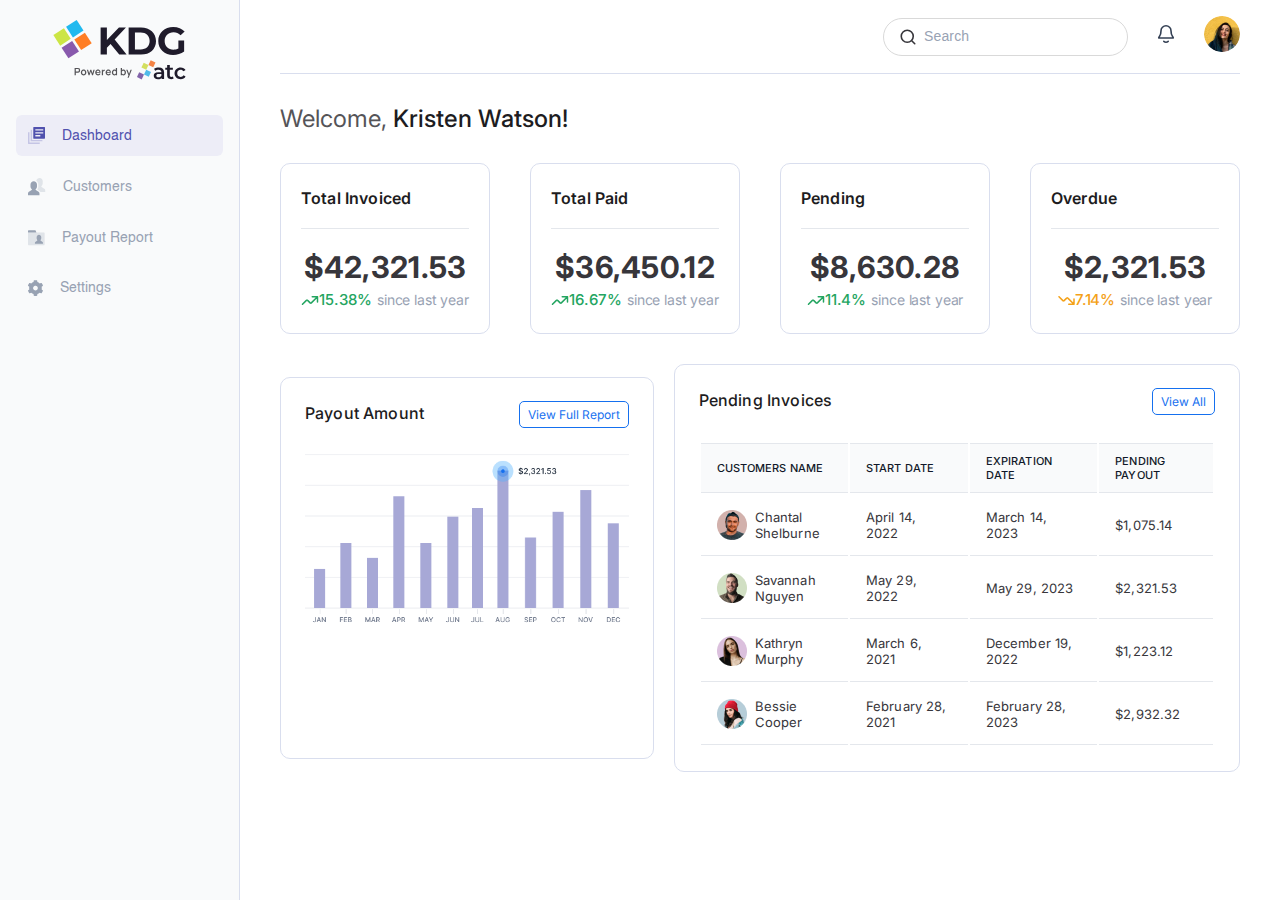
==== dashboard.html @ 68c4de65 "Dashboard Pages done" ====
<!DOCTYPE html>
<html lang="en">
  <head>
    <meta charset="UTF-8" />
    <meta name="viewport" content="width=device-width, initial-scale=1.0" />
    <title>KDG - Client Portal - Dashboard</title>

    <!-- Custom CSS -->
    <link rel="stylesheet" href="assets/css/style.css" />

    <!-- Responsive CSS -->
    <link rel="stylesheet" href="assets/css/responsive.css" />
  </head>
  <body>
    <!-- Dashboard Section HTML Start -->

    <section id="Dashboard">
      <div class="dashboard-wrapper">
        <div class="dashboard-container">
          <div id="Sidebar">
            <div class="sidebar">
              <div class="sidebar-logo">
                <a href="#"><img src="assets/images/logo.svg" alt="logo" /></a>
              </div>
              <div class="sidebar-menu">
                <ul>
                  <li class="active">
                    <img
                      src="assets/images/dashboard-icon-active.svg"
                      alt="dashboard-icon-active"
                    />
                    <a href="dashboard.html">Dashboard</a>
                  </li>
                  <li>
                    <img
                      src="assets/images/customer-icon.svg"
                      alt="customer-icon"
                    />
                    <a href="customers.html">Customers</a>
                  </li>
                  <li>
                    <img
                      src="assets/images/payout-report-icon.svg"
                      alt="payout-report-icon"
                    /><a href="payout-report.html">Payout Report</a>
                  </li>
                  <li>
                    <img
                      src="assets/images/settings-icon.svg"
                      alt="settings-icon"
                    /><a href="settings.html">Settings</a>
                  </li>
                </ul>
              </div>
            </div>
          </div>
          <div id="Dashboard-main">
            <div id="Dashboard-header">
              <div class="dashboard-header-wrapper">
                <div class="dashboard-page-title"></div>
                <div class="dashboard-header-left">
                  <div id="bars">
                    <img src="assets/images/bars-icon.svg" alt="bars-icon" />
                  </div>
                  <div class="dashboard-header-logo">
                    <img src="assets/images/logo.svg" alt="logo" />
                  </div>
                </div>
                <div class="dashboard-header-menu">
                  <div class="dashboard-header-search">
                    <img
                      src="assets/images/search-icon.svg"
                      alt="search-icon"
                    />
                    <input type="text" placeholder="Search" />
                  </div>
                  <div class="dashboard-header-notification">
                    <a href="#"
                      ><img src="assets/images/bell-icon.svg" alt="bell-icon"
                    /></a>
                  </div>
                  <div id="dh_profile" class="dashboard-header-profile">
                    <img
                      src="assets/images/user-profile.png"
                      alt="user-profile"
                    />
                    <div id="menu_profile" class="menu-profile">
                      <ul>
                        <li>
                          <img
                            src="assets/images/edit-icon.svg"
                            alt="edit-icon"
                          /><a href="#">Edit Contact Information</a>
                        </li>
                        <li>
                          <img
                            src="assets/images/logout-icon.svg"
                            alt="logout-icon"
                          /><a href="#">Log out</a>
                        </li>
                      </ul>
                    </div>
                  </div>
                </div>
              </div>
            </div>

            <!-- Dashboard Section HTML Start -->

            <section id="Dashboard-content">
              <div class="dashboard-conent">
                <div class="dashboard-title">
                  <h4>Welcome, <span>Kristen Watson!</span></h4>
                </div>
                <div class="payment-container">
                  <div class="payment-card">
                    <div class="payment-title">
                      <h6>Total Invoiced</h6>
                    </div>
                    <div class="payment-amount">
                      <h3>$42,321.53</h3>
                      <p>
                        <span class="increase"
                          ><img
                            src="assets/images/increase-icon.svg"
                            alt="increase-icon"
                          />15.38%</span
                        >since last year
                      </p>
                    </div>
                  </div>
                  <div class="payment-card">
                    <div class="payment-title">
                      <h6>Total Paid</h6>
                    </div>
                    <div class="payment-amount">
                      <h3>$36,450.12</h3>
                      <p>
                        <span class="increase"
                          ><img
                            src="assets/images/increase-icon.svg"
                            alt="increase-icon"
                          />16.67%</span
                        >since last year
                      </p>
                    </div>
                  </div>
                  <div class="payment-card">
                    <div class="payment-title">
                      <h6>Pending</h6>
                    </div>
                    <div class="payment-amount">
                      <h3>$8,630.28</h3>
                      <p>
                        <span class="increase"
                          ><img
                            src="assets/images/increase-icon.svg"
                            alt="increase-icon"
                          />11.4%</span
                        >since last year
                      </p>
                    </div>
                  </div>
                  <div class="payment-card">
                    <div class="payment-title">
                      <h6>Overdue</h6>
                    </div>
                    <div class="payment-amount">
                      <h3>$2,321.53</h3>
                      <p>
                        <span class="decrease"
                          ><img
                            src="assets/images/decrease-icon.svg"
                            alt="decrease-icon"
                          />7.14%</span
                        >since last year
                      </p>
                    </div>
                  </div>
                </div>
                <div class="payout-invoice-container">
                  <div class="payout-amount">
                    <div class="payout-amount-top">
                      <h6>Payout Amount</h6>
                      <div class="view-report-btn">
                        <a href="#">View Full Report</a>
                      </div>
                    </div>
                    <div class="payout-amount-chart">
                      <img src="assets/images/chart-img.png" alt="chart-img" />
                    </div>
                  </div>
                  <div class="pending-invoice">
                    <div class="pending-invoice-top">
                      <h6>Pending Invoices</h6>
                      <div class="view-all-btn">
                        <a href="#">View All</a>
                      </div>
                    </div>
                    <div
                      class="pending-invoice-table pending-invoice-table-mobile"
                    >
                      <div class="pending-invoice-card">
                        <div class="pending-invoice-user">
                          <img
                            src="assets/images/customer-avatar1.png"
                            alt="customer-avatar1"
                          />
                          <span>Chantal Shelburne</span>
                        </div>
                        <div class="pending-invoice-info">
                          <div class="pending-invoice-item">
                            <span>Start Date</span>
                            <h6>April 14, 2022</h6>
                          </div>
                          <div class="pending-invoice-item">
                            <span>End Date</span>
                            <h6>March 14, 2023</h6>
                          </div>
                          <div class="pending-invoice-item">
                            <span>Pending Payout</span>
                            <h6>$1,075.14</h6>
                          </div>
                        </div>
                      </div>
                      <div class="pending-invoice-card">
                        <div class="pending-invoice-user">
                          <img
                            src="assets/images/customer-avatar2.png"
                            alt="customer-avatar2"
                          />
                          <span>Chantal Shelburne</span>
                        </div>
                        <div class="pending-invoice-info">
                          <div class="pending-invoice-item">
                            <span>Start Date</span>
                            <h6>April 14, 2022</h6>
                          </div>
                          <div class="pending-invoice-item">
                            <span>End Date</span>
                            <h6>March 14, 2023</h6>
                          </div>
                          <div class="pending-invoice-item">
                            <span>Pending Payout</span>
                            <h6>$1,075.14</h6>
                          </div>
                        </div>
                      </div>
                      <div class="pending-invoice-card">
                        <div class="pending-invoice-user">
                          <img
                            src="assets/images/customer-avatar3.png"
                            alt="customer-avatar3"
                          />
                          <span>Chantal Shelburne</span>
                        </div>
                        <div class="pending-invoice-info">
                          <div class="pending-invoice-item">
                            <span>Start Date</span>
                            <h6>April 14, 2022</h6>
                          </div>
                          <div class="pending-invoice-item">
                            <span>End Date</span>
                            <h6>March 14, 2023</h6>
                          </div>
                          <div class="pending-invoice-item">
                            <span>Pending Payout</span>
                            <h6>$1,075.14</h6>
                          </div>
                        </div>
                      </div>
                      <div class="pending-invoice-card">
                        <div class="pending-invoice-user">
                          <img
                            src="assets/images/customer-avatar4.png"
                            alt="customer-avatar4"
                          />
                          <span>Chantal Shelburne</span>
                        </div>
                        <div class="pending-invoice-info">
                          <div class="pending-invoice-item">
                            <span>Start Date</span>
                            <h6>April 14, 2022</h6>
                          </div>
                          <div class="pending-invoice-item">
                            <span>End Date</span>
                            <h6>March 14, 2023</h6>
                          </div>
                          <div class="pending-invoice-item">
                            <span>Pending Payout</span>
                            <h6>$1,075.14</h6>
                          </div>
                        </div>
                      </div>
                    </div>
                    <div class="pending-invoice-table">
                      <table>
                        <thead>
                          <tr>
                            <th>Customers Name</th>
                            <th>Start Date</th>
                            <th>Expiration Date</th>
                            <th>Pending Payout</th>
                          </tr>
                        </thead>
                        <tbody>
                          <tr>
                            <td class="flex">
                              <img
                                src="assets/images/customer-avatar1.png"
                                alt="customer-avatar1"
                              />
                              <span>Chantal Shelburne</span>
                            </td>
                            <td>April 14, 2022</td>
                            <td>March 14, 2023</td>
                            <td>$1,075.14</td>
                          </tr>
                          <tr>
                            <td class="flex">
                              <img
                                src="assets/images/customer-avatar2.png"
                                alt="customer-avatar2"
                              />
                              <span>Savannah Nguyen</span>
                            </td>
                            <td>May 29, 2022</td>
                            <td>May 29, 2023</td>
                            <td>$2,321.53</td>
                          </tr>
                          <tr>
                            <td class="flex">
                              <img
                                src="assets/images/customer-avatar3.png"
                                alt="customer-avatar3"
                              />
                              <span>Kathryn Murphy</span>
                            </td>
                            <td>March 6, 2021</td>
                            <td>December 19, 2022</td>
                            <td>$1,223.12</td>
                          </tr>
                          <tr>
                            <td class="flex">
                              <img
                                src="assets/images/customer-avatar4.png"
                                alt="customer-avatar4"
                              />
                              <span>Bessie Cooper</span>
                            </td>
                            <td>February 28, 2021</td>
                            <td>February 28, 2023</td>
                            <td>$2,932.32</td>
                          </tr>
                        </tbody>
                      </table>
                    </div>
                  </div>
                </div>
              </div>
            </section>

            <!-- Dashboard Section HTML End -->
          </div>
        </div>
      </div>
    </section>

    <!-- Dashboard Section HTML End -->

    <!-- Custom JavaScript -->
    <script src="assets/js/script.js"></script>

    <script>
      // JavaScript for Header

      const bars = document.getElementById("bars");
      const sidebar = document.getElementById("Sidebar");

      bars.addEventListener("click", () => {
        sidebar.classList.toggle("active");
      });

      // Menu Profile JavaScript

      const dh_profile = document.getElementById("dh_profile");
      const menu_profile = document.getElementById("menu_profile");

      dh_profile.addEventListener("click", () => {
        menu_profile.classList.toggle("active");
      });
    </script>
  </body>
</html>
---- assets/css/style.css ----
/* Base Style CSS Start */

/* Font */
@import url("https://fonts.googleapis.com/css2?family=Inter:wght@300;400;500;600;700;800;900&family=Manrope:wght@300;400;500;600;700;800&display=swap");

@font-face {
  font-family: Helvetica;
  src: url(../font/Helvetica.ttf);
  font-weight: 400;
}

@font-face {
  font-family: Helvetica;
  src: url(../font/Helvetica-Bold.ttf);
  font-weight: 700;
}

/* Colors */

:root {
  --primary-0005: #f2f2f2;
  --primary-blue-20: #d9deee;
  --blue-600: #1570ef;
  --green-primary-400: #24a561;
  --secondary-periwinkle-10: #ededf7;
  --secondary-periwinkle-60: #5051ae;
  --basics-white: #ffffff;
  --neutral-50: #f9fafb;
  --neutral-300: #d0d5dd;
  --neutral-400: #98a2b3;
  --neutral-500: #8c8c8e;
  --neutral-700: #555458;
  --neutral-800: #37363b;
  --neutral-900: #1d1c21;
  --gray-200: #e4e7ec;
  --Select-Employee: #f2f4f7;
}

* {
  margin: 0;
  padding: 0;
  box-sizing: border-box;
}

body {
  /* font-family: "Inter", sans-serif; */
  font-family: "Manrope", sans-serif;
  scroll-behavior: smooth;
}

ol,
ul {
  margin: 0;
  padding: 0;
}

li {
  list-style: none;
}

a {
  text-decoration: none;
  cursor: pointer;
}

img {
  max-width: 100%;
}

/* Base Style CSS End */

/* ==============***==============
Email Invitation Page CSS
==============***============== */

.email-invitation-body {
  background: var(--primary-0005);
}

/* Email Invitation Section CSS Start */

.email-invitaion-container {
  max-width: 580px;
  width: 100%;
  margin: auto;
  padding: 32px 30px 17px;
  margin-top: 16px;
  background: var(--basics-white, #fff);
}

.email-invitation-logo {
  text-align: center;
  padding-bottom: 32px;
}

.email-invitaion-content h6,
.email-invitaion-content p,
.email-invitaion-content span.regards {
  font-size: 13px;
  font-weight: 400;
  letter-spacing: 0.13px;
  color: var(--neutral-800, #37363b);
  margin-bottom: 15px;
}

.email-invitaion-content h6 span {
  font-weight: 600;
}

.email-invitaion-content p a {
  color: var(--secondary-periwinkle-60, #5051ae);
}

span.regards {
  display: block;
  padding: 20px 0;
}

.email-invitaion-content > a {
  display: block;
  font-size: 13px;
  letter-spacing: 0.13px;
  color: var(--secondary-periwinkle-60, #5051ae);
  padding: 15px 0 30px;
}

/* Email Invitation Section CSS End */

/* ==============***==============
Login Page CSS
==============***============== */

/* Login Section CSS Start */

.login-wrapper {
  background: url(../images/login-bg.png);
  background-size: cover;
  background-repeat: no-repeat;
  background-position: center;
  padding: 60px 0 280px;
}

.login-container {
  max-width: 520px;
  margin: auto;
  padding: 32px 24px;
  background: var(--basics-white, #fff);
  box-shadow: 0px 4px 6px -2px rgba(16, 24, 40, 0.05),
    0px 12px 16px -4px rgba(16, 24, 40, 0.1),
    0px 1px 0px 0px rgba(255, 255, 255, 0.6) inset;
  border-radius: 12px;
}

.login-content .logo {
  text-align: center;
}

.login-buttons {
  padding-top: 32px;
}

.login-buttons a {
  display: flex;
  align-items: center;
  font-size: 14px;
  font-style: normal;
  font-weight: 500;
  line-height: normal;
  letter-spacing: 0.14px;
  color: var(--neutral-800, #37363b);
  background: #fff;
  padding: 12px 80px;
  margin-bottom: 12px;
  border: 1px solid var(--neutral-200, #dcdcdb);
  border-radius: 200px;
}

.login-buttons a img {
  padding-right: 10px;
}

.login-buttons a:last-child {
  margin-bottom: 0;
}

.or {
  position: relative;
  text-align: center;
  padding: 26px 0 20px;
}

.or::before,
.or::after {
  position: absolute;
  content: "";
  top: 54%;
  transform: translateY(-54%);
  width: 45%;
  height: 1px;
  background: #dcdcdb;
}

.or::before {
  left: 0;
}

.or::after {
  right: 0;
}

.or span {
  font-size: 16px;
  font-weight: 500;
  letter-spacing: 0.16px;
  color: var(--neutral-700, #555458);
}

.sign-in span {
  display: block;
  font-size: 16px;
  font-weight: 600;
  line-height: 160%;
  letter-spacing: 0.16px;
  text-align: center;
  color: var(--neutral-900, #1d1c21);
  padding-bottom: 16px;
}

.form-input-field {
  width: 100%;
}

.form-input-field label {
  display: block;
  font-size: 14px;
  line-height: 150%;
  letter-spacing: 0.14px;
  color: var(--neutral-900, #1d1c21);
  margin-bottom: 5px;
}

.form-input-field input {
  width: 100%;
  font-family: Manrope;
  font-size: 15px;
  letter-spacing: 0.15px;
  color: var(--neutral-800, #1d2939);
  background: var(--basics-white, #fff);
  padding: 12px 18px;
  margin-bottom: 16px;
  border: 1px solid #d9d9d9;
  border-radius: 200px;
}

.form-input-field input:focus {
  outline: 0;
}

.password {
  position: relative;
}

.eye {
  position: absolute;
  top: 20%;
  right: 15px;
  cursor: pointer;
}

#eye_open {
  display: none;
}

.remember-forgot {
  display: flex;
  justify-content: space-between;
  align-items: center;
}

.remember {
  display: flex;
  font-size: 13px;
  letter-spacing: 0.13px;
  color: var(--neutral-700, #555458);
}

.remember label {
  padding-left: 10px;
}

.forgot a {
  font-size: 13px;
  letter-spacing: 0.13px;
  color: var(--secondary-periwinkle-60, #5051ae);
}

.form-submit-btn {
  margin-top: 32px;
}

.form-submit-btn button {
  width: 100%;
  display: flex;
  justify-content: center;
  align-items: center;
  font-size: 16px;
  font-weight: 700;
  letter-spacing: 0.16px;
  color: var(--basics-white, #fff);
  background: var(--secondary-periwinkle-60, #5051ae);
  padding: 15px;
  cursor: pointer;
  border: none;
  border-radius: 200px;
}

.form-submit-btn button img {
  padding-left: 24px;
}

.login-form ::-moz-placeholder {
  font-size: 15px;
  color: var(--neutral-400, #a7a6a8);
}

.login-form ::placeholder {
  font-size: 15px;
  color: var(--neutral-400, #a7a6a8);
}

/* Login Section CSS End */

/* ==============***==============
Set Password Page CSS
==============***============== */

.set-password-bg {
  background: var(--gray-200, #e4e7ec);
}

.set-password-container {
  max-width: 520px;
  margin: 60px auto;
}

.set-password-logo {
  text-align: center;
  padding-bottom: 45px;
}

.set-password-form {
  padding: 42px 32px;
  background: var(--neutral-00, #fff);
  box-shadow: 0px 4px 6px -2px rgba(16, 24, 40, 0.05),
    0px 12px 16px -4px rgba(16, 24, 40, 0.1),
    0px 1px 0px 0px rgba(255, 255, 255, 0.6) inset;
  border-radius: 12px;
}

.set-password-form h6 {
  font-size: 16px;
  font-weight: 600;
  line-height: 160%;
  letter-spacing: 0.16px;
  text-align: center;
  color: var(--neutral-900, #1d1c21);
  padding-bottom: 20px;
}

.set-password-form > span {
  display: block;
  font-size: 14px;
  font-weight: 700;
  line-height: 150%;
  letter-spacing: 0.14px;
  color: var(--neutral-900, #1d1c21);
  padding-bottom: 20px;
}

.form-input-field span.alert {
  display: block;
  font-size: 13px;
  letter-spacing: 0.13px;
  color: var(--neutral-500, #8c8c8e);
  margin-top: -10px;
  margin-bottom: 20px;
}

.contact-support {
  padding-top: 15px;
  text-align: center;
}

.contact-support span {
  font-size: 13px;
  letter-spacing: 0.14px;
  color: var(--neutral-800, #37363b);
}

.contact-support span a {
  font-weight: 600;
  text-decoration-line: underline;
  color: var(--secondary-periwinkle-60, #5051ae);
}

/* ==============***==============
Set Password Success Page CSS
==============***============== */

.set-password-success-container {
  padding-top: 100px;
}

.password-success-content {
  padding: 42px 32px;
  text-align: center;
  background: var(--neutral-00, #fff);
  box-shadow: 0px 4px 6px -2px rgba(16, 24, 40, 0.05),
    0px 12px 16px -4px rgba(16, 24, 40, 0.1),
    0px 1px 0px 0px rgba(255, 255, 255, 0.6) inset;
  border-radius: 12px;
}

.set-password-success-container .set-password-logo {
  display: none;
}

.password-success-content h5 {
  font-size: 20px;
  font-weight: 700;
  line-height: 28px;
  color: #000;
  padding: 40px 0 10px;
}

.password-success-content p {
  font-size: 16px;
  font-weight: 600;
  line-height: 160%;
  letter-spacing: 0.16px;
  color: #000;
}

.password-success-content > span {
  display: block;
  font-size: 14px;
  line-height: 150%;
  letter-spacing: 0.14px;
  color: var(--neutral-700, #555458);
  padding-top: 20px;
}

.sps-login-btn {
  padding-top: 35px;
}

.sps-login-btn a {
  width: 100%;
  display: flex;
  justify-content: center;
  align-items: center;
  font-size: 16px;
  font-weight: 700;
  letter-spacing: 0.16px;
  color: var(--basics-white, #fff);
  background: var(--secondary-periwinkle-60, #5051ae);
  padding: 15px;
  border-radius: 200px;
}

.sps-login-btn a img {
  padding-left: 24px;
}

/* ==============***==============
Password Reset Page CSS
==============***============== */

.back-to-login-btn {
  padding-top: 30px;
  padding-left: 100px;
}

.back-to-login-btn a {
  display: flex;
  align-items: center;
  font-size: 14px;
  font-weight: 600;
  letter-spacing: 0.14px;
  color: var(--neutral-500, #8c8c8e);
}

.back-to-login-btn a img {
  padding-right: 15px;
}

/* ==============***==============
Mail Sent Page CSS
==============***============== */

.mail-sent-logo {
  text-align: center;
  padding-bottom: 40px;
}

/* ==============***==============
Dashboard Page CSS
==============***============== */

#Sidebar {
  width: 240px;
}

.sidebar {
  min-height: 100vh;
  height: 100%;
  background: #f9fafb;
  padding: 20px 16px;
  border-right: 1px solid var(--primary-blue-20, #d9deee);
}

.sidebar-logo {
  text-align: center;
  padding-bottom: 30px;
}

.sidebar-menu ul li {
  display: flex;
  align-items: center;
  padding: 12px;
  margin-bottom: 10px;
  border-radius: 6px;
}

.sidebar-menu ul li.active {
  color: var(--secondary-periwinkle-60, #5051ae);
  background: var(--secondary-periwinkle-10, #ededf7);
}

.sidebar-menu ul li img {
  padding-right: 17px;
}

.sidebar-menu ul li a {
  display: block;
  font-family: Helvetica;
  font-size: 14px;
  color: var(--neutral-400, #98a2b3);
}

.sidebar-menu ul li.active a {
  color: var(--secondary-periwinkle-60, #5051ae);
}

.dashboard-container {
  display: flex;
}

.dashboard-header-wrapper {
  max-width: 100%;
  display: flex;
  justify-content: space-between;
  align-items: center;
  padding-bottom: 16px;
  margin-bottom: 30px;
  border-bottom: 1px solid var(--primary-blue-20, #d9deee);
}

.dashboard-page-title h6 {
  font-family: Inter;
  font-size: 18px;
  font-weight: 500;
  color: var(--neutral-900, #101828);
}

#Dashboard-main {
  width: calc(100% - 240px);
  padding: 16px 40px;
}

.dashboard-header-left {
  display: flex;
  align-items: center;
  display: none;
}

#bars {
  margin-right: 16px;
  cursor: pointer;
}

.dashboard-header-menu {
  display: flex;
  align-items: center;
  justify-content: flex-end;
}

.dashboard-header-search {
  max-width: 290px;
  width: 100%;
  display: flex;
  align-items: center;
  padding: 10px 16px;
  border-radius: 200px;
  border: 1px solid #d9d9d9;
  background: #fff;
}

.dashboard-header-search input {
  padding-left: 8px;
  background: transparent;
  border: none;
}

.dashboard-header-search input:focus {
  outline: 0;
}

.dashboard-header-search input::placeholder {
  font-size: 14px;
  letter-spacing: 0.14px;
  color: var(--neutral-400, #a7a6a8);
}

.dashboard-header-notification {
  margin: 0 28px;
}

.dashboard-header-notification a img {
  width: 30px;
  height: 30px;
}

.dashboard-header-profile {
  position: relative;
}

.dashboard-header-profile img {
  max-width: 36px;
  width: 36px;
  height: 36px;
  border-radius: 100%;
  cursor: pointer;
}

#menu_profile {
  position: absolute;
  top: 50px;
  right: 0;
  width: 334px;
  padding: 0 20px;
  background: #fff;
  box-shadow: 0px 17.40542px 20.88651px 0px rgba(0, 0, 0, 0.13),
    0px 0px 0.69622px 0.69622px rgba(0, 0, 0, 0.07);
  border-radius: 8px;
  display: none;
}

#menu_profile.active {
  display: block;
}

.menu-profile ul li {
  display: flex;
  align-items: center;
  padding: 20px 0;
  border-bottom: 1px solid #dfdfdf;
}

.menu-profile ul li img {
  width: 20px;
  height: 20px;
  margin-right: 12px;
}

.menu-profile ul li:last-child {
  border-bottom: 0;
}

.menu-profile ul li a {
  font-family: Inter;
  font-size: 14px;
  letter-spacing: -0.14px;
  color: var(--neutral-800, #1d2939);
}

.dashboard-title h4 {
  color: var(--neutral-700, #344054);
  font-family: Inter;
  font-size: 24px;
  font-weight: 400;
}

.dashboard-title h4 span {
  font-weight: 500;
  color: var(--neutral-900, #101828);
}

.payment-container {
  display: grid;
  grid-template-columns: repeat(4, 1fr);
  gap: 40px;
  padding: 30px 0;
}

.payment-card {
  border-radius: 10px;
  border: 1px solid var(--primary-blue-20, #d9deee);
  background: #fff;
  padding: 24px 20px;
}

.payment-title h6 {
  font-family: Inter;
  font-size: 16px;
  font-weight: 600;
  letter-spacing: 0.16px;
  color: var(--neutral-900, #101828);
  padding-bottom: 20px;
  border-bottom: 1px solid #e4e7ec;
}

.payment-amount {
  padding-top: 20px;
  text-align: center;
}

.payment-amount h3 {
  font-family: Inter;
  font-size: 30px;
  font-weight: 700;
  letter-spacing: 0.3px;
  color: var(--neutral-800, #1d2939);
  padding-bottom: 5px;
}

.payment-amount p {
  font-family: Inter;
  font-size: 14px;
  letter-spacing: -0.14px;
  color: var(--neutral-400, #98a2b3);
}

.payment-amount span.increase {
  font-family: Inter;
  font-size: 15px;
  font-weight: 500;
  letter-spacing: 0.15px;
  padding-right: 5px;
  color: var(--green-primary-400, #24a561);
}

.payment-amount span.decrease {
  font-family: Inter;
  font-size: 15px;
  font-weight: 500;
  color: var(--warning-500, #f4a118);
  padding-right: 5px;
}

.payout-invoice-container {
  display: flex;
  justify-content: space-between;
  align-items: center;
}

.payout-amount,
.pending-invoice {
  max-width: 39%;
  width: 100%;
  padding: 24px;
  background: #fff;
  border: 1px solid var(--primary-blue-20, #d9deee);
  border-radius: 10px;
}

.payout-amount-top,
.pending-invoice-top {
  display: flex;
  justify-content: space-between;
  align-items: center;
  padding-bottom: 30px;
}

.payout-amount-top h6,
.pending-invoice-top h6 {
  font-family: Inter;
  font-size: 16px;
  font-weight: 500;
  letter-spacing: 0.16px;
  color: var(--neutral-900, #101828);
  margin: 0;
}

.view-report-btn a,
.view-all-btn a {
  font-family: Inter;
  font-size: 12px;
  line-height: 150%;
  padding: 5px 8px;
  color: var(--blue-600, #1570ef);
  border: 1.6px solid var(--blue-600, #1570ef);
  border-radius: 5px;
}

.payout-amount-chart {
  min-height: 280px;
  height: 100%;
}

.pending-invoice {
  max-width: 59%;
  width: 100%;
}

table {
  width: 100%;
}

table thead {
  background: var(--neutral-50, #f9fafb);
}

table thead tr th {
  font-family: Inter;
  font-size: 11px;
  font-weight: 500;
  text-align: left;
  letter-spacing: 0.11px;
  text-transform: uppercase;
  color: var(--gray-900, #101828);
  padding: 10px 16px;
  border-top: 1px solid var(--neutral-200, #e4e7ec) !important;
  border-bottom: 1px solid var(--neutral-200, #e4e7ec) !important;
}

.flex {
  display: flex;
  align-items: center;
}

tbody tr td {
  font-family: Inter;
  font-size: 13px;
  letter-spacing: 0.13px;
  color: var(--neutral-800, #1d2939);
  padding: 14px 16px;
  border-bottom: 1px solid var(--neutral-200, #e4e7ec) !important;
}

tbody tr td img {
  padding-right: 8px;
}

/* Mobiel Payment Invoice */

.pending-invoice-table-mobile {
  display: none;
}

.pending-invoice-card {
  border-top: 1px solid #e4e7ec;
  padding: 18px 14px 14px;
}

.pending-invoice-item {
  position: relative;
}

.pending-invoice-item::after {
  position: absolute;
  content: "";
  top: 9px;
  right: -10px;
  width: 1px;
  height: 80%;
  background: #d0d5dd;
}

.pending-invoice-item:last-child:after {
  display: none;
}

.pending-invoice-user {
  display: flex;
  align-items: center;
}

.pending-invoice-info {
  display: flex;
  justify-content: space-between;
  align-items: flex-start;
  padding-top: 10px;
}

.pending-invoice-user img {
  max-width: 30px;
  width: 100%;
  height: 30px;
  margin-right: 8px;
  object-fit: cover;
  border-radius: 100%;
}

.pending-invoice-user span {
  font-family: Inter;
  font-size: 12px;
  letter-spacing: 0.12px;
  color: var(--neutral-800, #1d2939);
}

.pending-invoice-item span {
  font-family: Inter;
  font-size: 9px;
  letter-spacing: 0.09px;
  text-transform: uppercase;
  color: var(--gray-500, #667085);
}

.pending-invoice-item h6 {
  font-family: Inter;
  font-size: 12px;
  font-weight: 400;
  letter-spacing: 0.12px;
  color: var(--neutral-800, #1d2939);
}

/* ============***============
Settings Page CSS
============***============ */

.dashboard-contact {
  padding-top: 40px;
}

.dashboard-settings-wrapper {
  max-width: 730px;
  width: 100%;
}

.dashboard-contact-info {
  margin-top: 30px;
  padding: 10px;
  border-radius: 6px;
  background: var(--Select-Employee, #f2f4f7);
}

.dashboard-contact-info span {
  display: flex;
  align-items: center;
  font-size: 12px;
  font-weight: 500;
  letter-spacing: 0.12px;
  color: var(--neutral-600, #475467);
}

.dashboard-contact-info span img {
  padding-right: 10px;
}

.dashboard-contact {
  display: flex;
  align-items: flex-start;
}

.contact-profile-img {
  width: 130px;
  height: 130px;
  margin-right: 30px;
}

.contact-profile-img img {
  width: 130px;
  height: 130px;
  object-fit: cover;
  border-radius: 100%;
}

.dashboard-contact-form {
  width: calc(100% - 136px);
}

.dashboard-contact-field {
  display: flex;
  align-items: center;
  margin-bottom: 18px;
}

.dashboard-contact-field > label {
  max-width: 110px;
  width: 100%;
  font-size: 14px;
  font-weight: 500;
  letter-spacing: 0.14px;
  padding-right: 12px;
  color: var(--neutral-800, #1d2939);
}

.dashboard-contact-field input,
.dashboard-contact-field select {
  width: 100%;
  font-size: 14px;
  color: var(--neutral-400, #98a2b3);
  padding: 11px 12px;
  background: var(--basics-white, #fff);
  border-radius: 6px;
  border: 1px solid var(--neutral-300, #d0d5dd);
}

.dashboard-contact-field input:focus,
.dashboard-contact-field select:focus {
  outline: 0;
}

.dashboard-contact-form ::placeholder {
  font-size: 14px;
  color: var(--neutral-400, #98a2b3);
}

.file-upload-field {
  position: relative;
  display: flex;
  align-items: center;
  width: 100%;
  color: var(--neutral-400, #98a2b3);
  background: var(--basics-white, #fff);
  border: 1px solid var(--neutral-300, #d0d5dd);
  border-radius: 6px;
}

input[type="file"] {
  width: 130px;
  position: absolute;
  left: 0;
  opacity: 0;
}

.file-upload-field label {
  display: flex;
  align-items: center;
  width: 130px;
  font-size: 14px;
  letter-spacing: 0.14px;
  padding: 11px 12px;
  margin-right: 12px;
  color: var(--neutral-700, #344054);
  background: var(--neutral-50, #f9fafb);
  border-right: 1px solid var(--neutral-300, #d0d5dd);
  border-top-left-radius: 6px;
  border-bottom-left-radius: 6px;
}

.file-upload-field label img {
  padding-left: 8px;
}

.contact-update-btn {
  padding-left: 110px;
}

.contact-update-btn button {
  max-width: 230px;
  width: 100%;
  display: flex;
  justify-content: center;
  align-items: center;
  font-size: 16px;
  font-weight: 700;
  letter-spacing: 0.16px;
  color: #fff;
  background: var(--secondary-periwinkle-60, #5051ae);
  padding: 15px;
  border: none;
  border-radius: 200px;
  cursor: pointer;
}

.contact-update-btn button img {
  padding-left: 15px;
}

/* ============***============
Customer Page CSS
============***============ */

.customer-list-table {
  border-left: 1px solid var(--primary-blue-20, #d9deee);
  border-right: 1px solid var(--primary-blue-20, #d9deee);
  border-radius: 10px;
}

.customer-list-table table thead tr th,
.customer-list-table table tbody tr td {
  padding: 16px 24px;
}

/* Customer List Mobile Table  */

.customer-list-table-mobile {
  display: none;
}

.customer-list-title h6,
.payout-report-list-title h6 {
  font-family: Inter;
  font-size: 18px;
  font-weight: 500;
  padding-bottom: 20px;
  margin-bottom: 15px;
  color: var(--neutral-900, #101828);
  border-bottom: 1px solid var(--primary-blue-20, #d9deee);
}

.customer-info-card {
  padding: 20px 0;
  border-bottom: 1px solid var(--primary-blue-20, #d9deee);
}

.customer-info-card-top {
  padding-bottom: 12px;
  border-bottom: 1px solid var(--primary-blue-20, #d9deee);
}

.customer-info-card-top h6 {
  color: var(--neutral-800, #1d2939);
  font-family: Inter;
  font-size: 15px;
  font-weight: 500;
  letter-spacing: 0.15px;
  padding-bottom: 10px;
}

.customer-info-card-top span {
  font-family: Inter;
  font-size: 10px;
  font-weight: 500;
  letter-spacing: 0.6px;
  color: var(--neutral-400, #98a2b3);
  text-transform: uppercase;
}

.customer-info-card-top p {
  font-family: Inter;
  font-size: 14px;
  font-weight: 500;
  padding-left: 12px;
  color: var(--neutral-800, #1d2939);
}

.customer-service-info-container {
  display: flex;
  justify-content: space-between;
  align-items: flex-start;
  padding-top: 12px;
}

.customer-service-info span {
  color: var(--neutral-400, #98a2b3);
  font-family: Inter;
  font-size: 10px;
  font-style: normal;
  font-weight: 500;
  line-height: 120%; /* 12px */
  letter-spacing: 0.6px;
  text-transform: uppercase;
}

.customer-service-info p {
  color: var(--neutral-800, #1d2939);
  font-family: Inter;
  font-size: 14px;
  font-style: normal;
  font-weight: 400;
  line-height: 130%; /* 18.2px */
  letter-spacing: 0.14px;
}

/* ============***============
Payout Report Page CSS
============***============ */

.payout-report-list-table {
  border-left: 1px solid var(--primary-blue-20, #d9deee);
  border-right: 1px solid var(--primary-blue-20, #d9deee);
  border-radius: 10px;
}

.payout-report-list-table table thead tr th,
.payout-report-list-table table tbody tr td {
  padding: 18px 24px;
}

.invoice-btn,
.paid-btn,
.overdue-btn,
.pending-btn,
.hold-btn {
  font-family: Inter;
  font-size: 12px;
  letter-spacing: 0.12px;
  padding: 5px 10px;
  border-radius: 5px;
}

.invoice-btn {
  color: var(--indigo-600, #444ce7);
  background: var(--indigo-50, #eef4ff);
}

.paid-btn {
  color: var(--green-primary-500, #028942);
  background: var(--green-primary-50, #e5f4ec);
}

.overdue-btn {
  color: var(--error-600, #d92d20);
  background: var(--error-50, #fef3f2);
}

.pending-btn {
  color: var(--warning-600, #e49614);
  background: var(--warning-50, #fff0d8);
}

.hold-btn {
  color: var(--neutral-600, #475467);
  background: var(--neutral-100, #f2f4f7);
}

/* Payout Table Mobile */

.payout-report-list-table-mobile {
  display: none;
}

.payout-report-list-container {
  padding-top: 10px;
}

.payout-report-list-card {
  padding: 25px 0;
  border-bottom: 3px solid #f2f4f7;
}

.payout-report-list-card-top {
  display: flex;
  justify-content: space-between;
  align-items: center;
  padding-bottom: 15px;
  border-bottom: 1px solid var(--neutral-200, #e4e7ec);
}

.payout-report-list-card-top h6 {
  font-family: Inter;
  font-size: 14px;
  font-weight: 400;
  letter-spacing: 0.14px;
  color: var(--neutral-600, #475467);
}

.payout-report-customer-top {
  padding: 14px 0;
  border-bottom: 1px solid var(--neutral-200, #e4e7ec);
}

.payout-report-customer-top > span {
  font-family: Inter;
  font-size: 12px;
  font-weight: 500;
  letter-spacing: 0.72px;
  text-transform: uppercase;
  color: var(--neutral-400, #98a2b3);
}

.payout-report-customer-top h6 {
  font-family: Inter;
  font-size: 15px;
  font-weight: 500;
  letter-spacing: 0.15px;
  padding: 8px 0;
  color: var(--neutral-800, #1d2939);
}

.payout-report-customer-name img {
  width: 30px;
  height: 30px;
  margin-right: 8px;
}

.payout-report-customer-name span {
  font-family: Inter;
  font-size: 13px;
  letter-spacing: 0.13px;
  color: var(--neutral-800, #1d2939);
}
---- assets/css/responsive.css ----
/* Dashboard Header Responsive */

@media (min-width: 300px) and (max-width: 991px) {
  #Sidebar {
    width: 100%;
    position: absolute;
    left: -100%;
    transition: left 0.3s ease-in-out;
    z-index: 999;
  }

  #Sidebar.active {
    left: 0;
  }

  #Dashboard-main {
    width: 100%;
    padding: 10px 20px;
  }

  .dashboard-header-left {
    display: flex;
  }

  .dashboard-header-search {
    display: none;
  }

  .dashboard-header-notification a img {
    width: 22px;
    height: 22px;
  }
}

/* Min Width 1200px and Max Width 1399px */

@media (min-width: 1200px) and (max-width: 1399px) {
}

/* Min Width 992px and Max Width 1199px */

@media (min-width: 992px) and (max-width: 1199px) {
  .payment-container {
    grid-template-columns: repeat(3, 1fr);
    gap: 30px;
  }
}

/* Min Width 768px and Max Width 991px */

@media (min-width: 768px) and (max-width: 991px) {
  .dashboard-page-title {
    display: none;
  }

  .payment-container {
    grid-template-columns: repeat(2, 1fr);
    gap: 30px;
  }

  .payout-invoice-container {
    flex-direction: column;
  }

  .payout-amount,
  .pending-invoice {
    max-width: 100%;
    width: 100%;
  }

  .pending-invoice {
    padding-top: 20px;
  }
}

/* Min Width 300px and Max Width 767px */

@media (min-width: 300px) and (max-width: 767px) {
  .login-container {
    margin: 0 20px;
  }

  .login-buttons a {
    padding: 10px 0 10px 20px;
  }

  .set-password-wrapper,
  .password-reset-wrapper {
    padding: 0 20px;
  }

  .password-success-content {
    padding: 42px 20px;
  }

  .set-password-form {
    padding: 32px 20px;
  }

  .set-password-success-container {
    padding-top: 0px;
  }

  .set-password-success-container .set-password-logo {
    display: block;
  }

  .back-to-login-btn {
    padding-top: 10px;
    padding-left: 0;
  }

  /* Dashboard Page CSS */

  .dashboard-header-wrapper {
    margin-bottom: 20px;
  }

  .pending-invoice-table {
    display: none;
  }

  .pending-invoice-table-mobile {
    display: block;
  }

  .dashboard-header-logo {
    max-width: 96px;
  }

  .dashboard-title h4 {
    font-size: 20px;
  }

  .payment-container {
    grid-template-columns: repeat(2, 1fr);
    gap: 20px;
  }

  .payout-invoice-container {
    flex-direction: column;
  }

  .payout-amount,
  .pending-invoice {
    max-width: 100%;
    width: 100%;
  }

  .pending-invoice {
    padding-top: 20px;
  }

  .payment-card {
    text-align: center;
    padding: 16px 12px;
  }

  .payment-amount {
    padding-top: 12px;
  }

  .payment-title h6 {
    padding-bottom: 12px;
  }

  .payment-amount h3 {
    font-size: 22px;
  }

  .payment-amount p {
    font-size: 10px;
  }

  .payment-amount span {
    font-size: 13px !important;
  }

  .payout-amount-chart {
    min-height: 100%;
  }

  .pending-invoice {
    padding: 0;
    margin-top: 20px;
  }

  .pending-invoice-top {
    padding: 14px 20px 20px;
  }

  /* Customer List Page Responsive CSS */

  .customer-list-table {
    display: none;
  }

  .customer-list-table-mobile {
    display: block;
  }

  /* Payout Report Responsive CSS */

  .payout-report-list-table {
    display: none;
  }

  .payout-report-list-table-mobile {
    display: block;
  }

  /* Settings Page Responsive CSS */

  .dashboard-page-title {
    display: none;
  }

  .dashboard-contact,
  .dashboard-contact-field {
    flex-direction: column;
    align-items: flex-start;
  }

  .dashboard-contact {
    padding: 20px 0 80px;
  }

  .dashboard-contact-form {
    width: 100%;
    padding-top: 20px;
  }

  .dashboard-contact-field > label {
    padding-bottom: 6px;
  }

  .contact-update-btn {
    padding-left: 0;
  }

  .contact-update-btn button {
    max-width: 100%;
  }
}
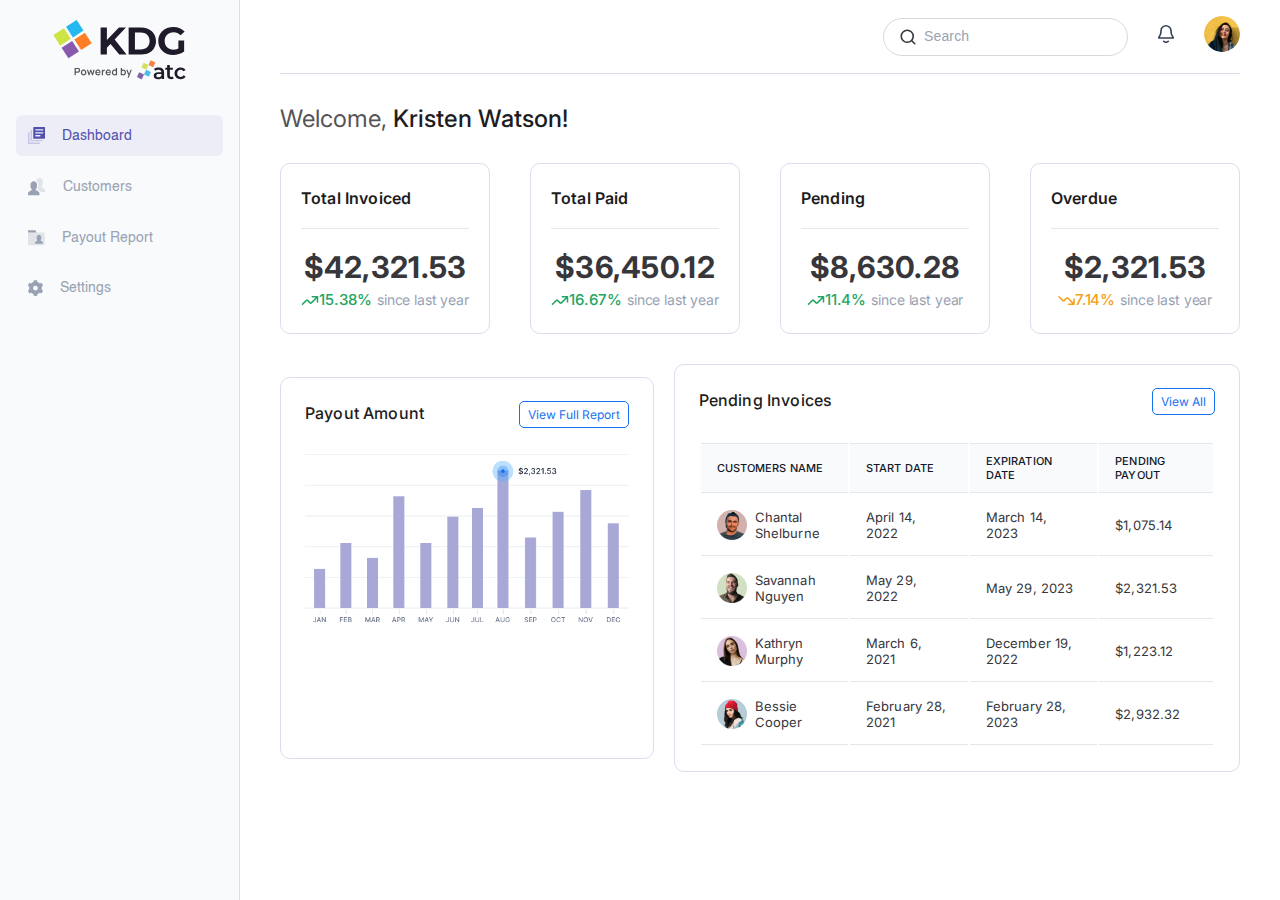
==== commit f592607f: "Updated" ====
--- a/dashboard.html
+++ b/dashboard.html
@@ -74,10 +74,140 @@
                     />
                     <input type="text" placeholder="Search" />
                   </div>
-                  <div class="dashboard-header-notification">
+                  <div
+                    id="notification-btn"
+                    class="dashboard-header-notification"
+                  >
                     <a href="#"
                       ><img src="assets/images/bell-icon.svg" alt="bell-icon"
                     /></a>
+                    <div id="notification">
+                      <div class="notification-wrapper">
+                        <div class="notification-header flex justify-between">
+                          <div class="notification-title">
+                            <h6>Notifications</h6>
+                          </div>
+                          <div id="notification-cross">
+                            <span
+                              ><img
+                                draggable="false"
+                                src="assets/images/cross-dark-icon.svg"
+                                alt="cross-dark-icon"
+                            /></span>
+                          </div>
+                        </div>
+                        <div class="notification-content">
+                          <div class="notification-card">
+                            <h6 class="notify-day">Today</h6>
+                            <div class="align-start">
+                              <div class="noti-user-img">
+                                <img
+                                  src="assets/images/notification-user-img.png"
+                                  alt="notification-user-img"
+                                />
+                              </div>
+                              <div class="notification-card-content">
+                                <div class="flex justify-between">
+                                  <h6>New Connection</h6>
+                                  <span class="noti-item-cross"
+                                    ><img
+                                      src="assets/images/cross-light-icon.svg"
+                                      alt=""
+                                  /></span>
+                                </div>
+                                <p>
+                                  <span class="noti-user-name"
+                                    >Bessie Cooper</span
+                                  >
+                                  is new customer linked to you!
+                                </p>
+                                <span>03/27/2020 4:03PM</span>
+                              </div>
+                            </div>
+                          </div>
+                          <div class="notification-card">
+                            <h6 class="notify-day">Yesterday</h6>
+                            <div class="align-start">
+                              <div class="noti-user-img">
+                                <img
+                                  src="assets/images/notification-invoice-icon.svg"
+                                  alt="notification-invoice-icon"
+                                />
+                              </div>
+                              <div class="notification-card-content">
+                                <div class="flex justify-between">
+                                  <h6>Invoice Paid</h6>
+                                  <span class="noti-item-cross"
+                                    ><img
+                                      src="assets/images/cross-light-icon.svg"
+                                      alt=""
+                                  /></span>
+                                </div>
+                                <p>
+                                  Your payment has been received!The status of
+                                  Invoice number #321234 is
+                                  <span class="noti-pay-status">Paid</span>.
+                                </p>
+                                <span>03/27/2020 4:03PM</span>
+                              </div>
+                            </div>
+                          </div>
+                          <div class="notification-card">
+                            <div class="align-start">
+                              <div class="noti-user-img">
+                                <img
+                                  src="assets/images/notification-invoice-icon.svg"
+                                  alt="notification-invoice-icon"
+                                />
+                              </div>
+                              <div class="notification-card-content">
+                                <div class="flex justify-between">
+                                  <h6>Invoice Pending</h6>
+                                  <span class="noti-item-cross"
+                                    ><img
+                                      src="assets/images/cross-light-icon.svg"
+                                      alt=""
+                                  /></span>
+                                </div>
+                                <p>
+                                  The status of Invoice number #321234 is
+                                  <span class="noti-pending-status"
+                                    >Pending</span
+                                  >. Your payment is on the way, awaiting
+                                  confirmation.
+                                </p>
+                                <span>03/27/2020 4:03PM</span>
+                              </div>
+                            </div>
+                          </div>
+                          <div class="notification-card">
+                            <div class="align-start">
+                              <div class="noti-user-img">
+                                <img
+                                  src="assets/images/payout-alert-icon.svg"
+                                  alt="payout-alert-icon"
+                                />
+                              </div>
+                              <div class="notification-card-content">
+                                <div class="flex justify-between">
+                                  <h6>Payout Alert</h6>
+                                  <span class="noti-item-cross"
+                                    ><img
+                                      src="assets/images/cross-light-icon.svg"
+                                      alt=""
+                                  /></span>
+                                </div>
+                                <p>
+                                  Exciting news! Your payout for this period has
+                                  been released. Keep up the great work!
+                                </p>
+                                <span>03/27/2020 4:03PM</span>
+                              </div>
+                            </div>
+                          </div>
+                        </div>
+                      </div>
+                    </div>
                   </div>
                   <div id="dh_profile" class="dashboard-header-profile">
                     <img
@@ -370,25 +500,5 @@
 
     <!-- Custom JavaScript -->
     <script src="assets/js/script.js"></script>
-
-    <script>
-      // JavaScript for Header
-
-      const bars = document.getElementById("bars");
-      const sidebar = document.getElementById("Sidebar");
-
-      bars.addEventListener("click", () => {
-        sidebar.classList.toggle("active");
-      });
-
-      // Menu Profile JavaScript
-
-      const dh_profile = document.getElementById("dh_profile");
-      const menu_profile = document.getElementById("menu_profile");
-
-      dh_profile.addEventListener("click", () => {
-        menu_profile.classList.toggle("active");
-      });
-    </script>
   </body>
 </html>
--- a/assets/css/style.css
+++ b/assets/css/style.css
@@ -631,6 +631,119 @@
   height: 30px;
 }
 
+#notification {
+  position: absolute;
+  top: 0;
+  left: -100%;
+  width: 100%;
+  height: 100%;
+  background: var(--basics-white, #ffffff);
+  transition: left 0.3s ease-in-out;
+  z-index: 99;
+}
+
+#notification.active {
+  left: 0;
+}
+
+#notification-cross {
+  cursor: pointer;
+}
+
+.justify-between {
+  justify-content: space-between;
+}
+
+.align-start {
+  display: flex;
+  align-items: self-start;
+}
+
+.notification-header {
+  padding: 15px 20px;
+  border-bottom: 1px solid var(--primary-blue-20, #d9deee);
+}
+
+.notification-title h6 {
+  font-family: Inter;
+  font-size: 14px;
+  font-weight: 600;
+  color: #000;
+}
+
+.notification-content {
+  padding: 0 20px 50px;
+}
+
+.notification-card {
+  border-bottom: 1px solid #dfdfdf;
+}
+
+.notification-card h6.notify-day {
+  font-family: Inter;
+  font-size: 14px;
+  font-weight: 500;
+  color: var(--neutral-700, #344054);
+  padding-top: 20px;
+}
+
+.notification-card-content {
+  padding: 18px 0;
+}
+
+.noti-user-img {
+  max-width: 34px;
+  height: 34px;
+  padding-top: 18px;
+  margin-right: 12px;
+}
+
+.noti-user-img img {
+  max-width: 34px;
+  height: 34px;
+}
+
+.notification-card-content h6 {
+  font-family: Inter;
+  font-size: 12px;
+  font-weight: 600;
+  letter-spacing: -0.12px;
+  color: var(--neutral-800, #1d2939);
+}
+
+.notification-card-content p {
+  font-family: Inter;
+  font-size: 13px;
+  letter-spacing: -0.13px;
+  color: var(--neutral-600, #475467);
+  padding: 2px 0;
+}
+
+.notification-card-content p span.noti-user-name {
+  font-weight: 600;
+  color: var(--blue-500, #2e90fa);
+}
+
+.notification-card-content p span.noti-pay-status {
+  font-weight: 600;
+  color: var(--green-primary-400, #24a561);
+}
+
+.notification-card-content p span.noti-pending-status {
+  font-weight: 600;
+  color: var(--warning-500, #f4a118);
+}
+
+.notification-card-content > span {
+  font-family: Inter;
+  font-size: 11px;
+  color: var(--neutral-400, #98a2b3);
+}
+
+.notification-card-content span.noti-item-cross {
+  cursor: pointer;
+}
+
 .dashboard-header-profile {
   position: relative;
 }
